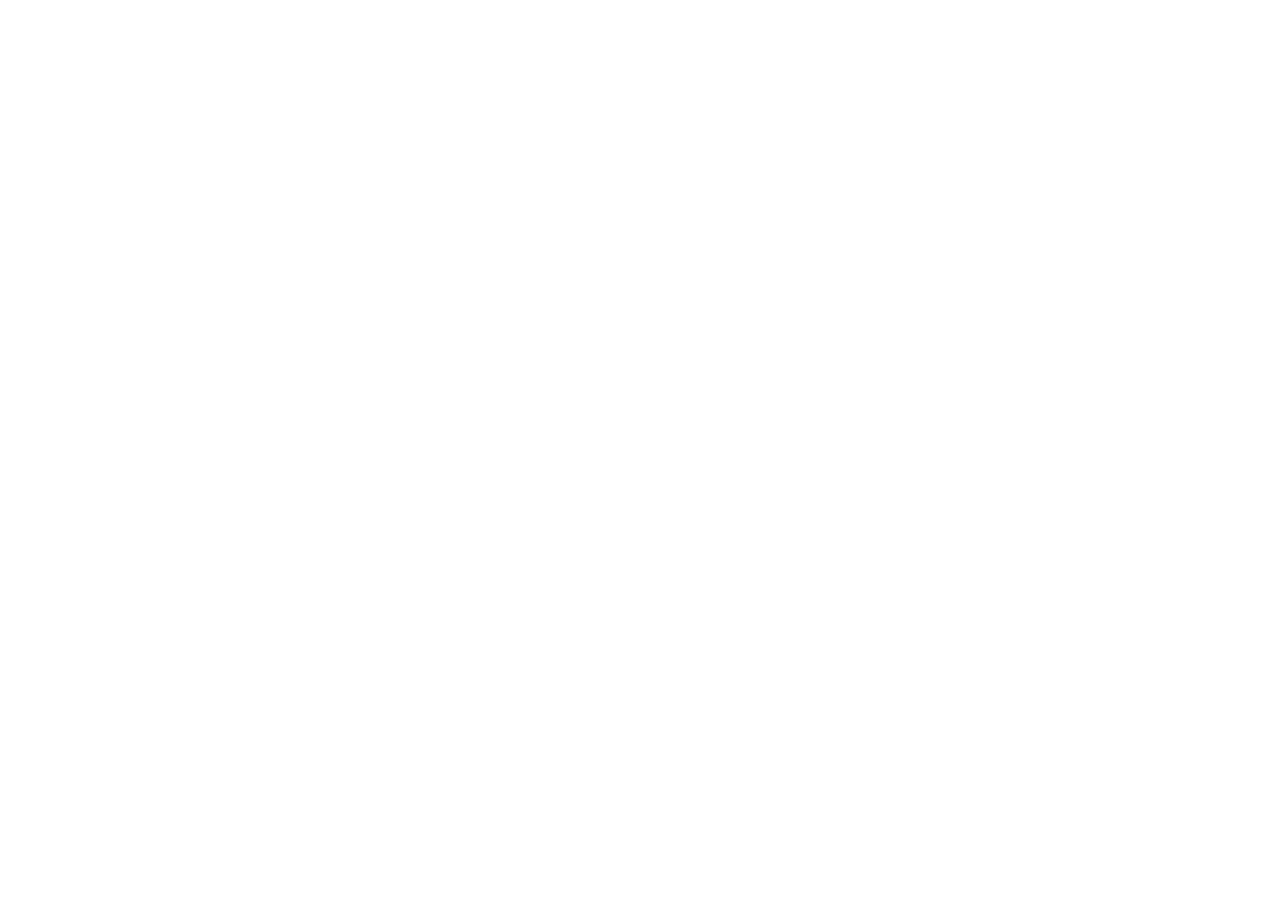
==== index.html @ af16ced4 "first commit" ====
<!DOCTYPE html>
<html lang="en">
  <head>
    <meta charset="UTF-8" />
    <meta http-equiv="X-UA-Compatible" content="IE=edge" />
    <meta name="viewport" content="width=device-width, initial-scale=1.0" />
    <title>Document</title>
  </head>
  <body></body>
</html>
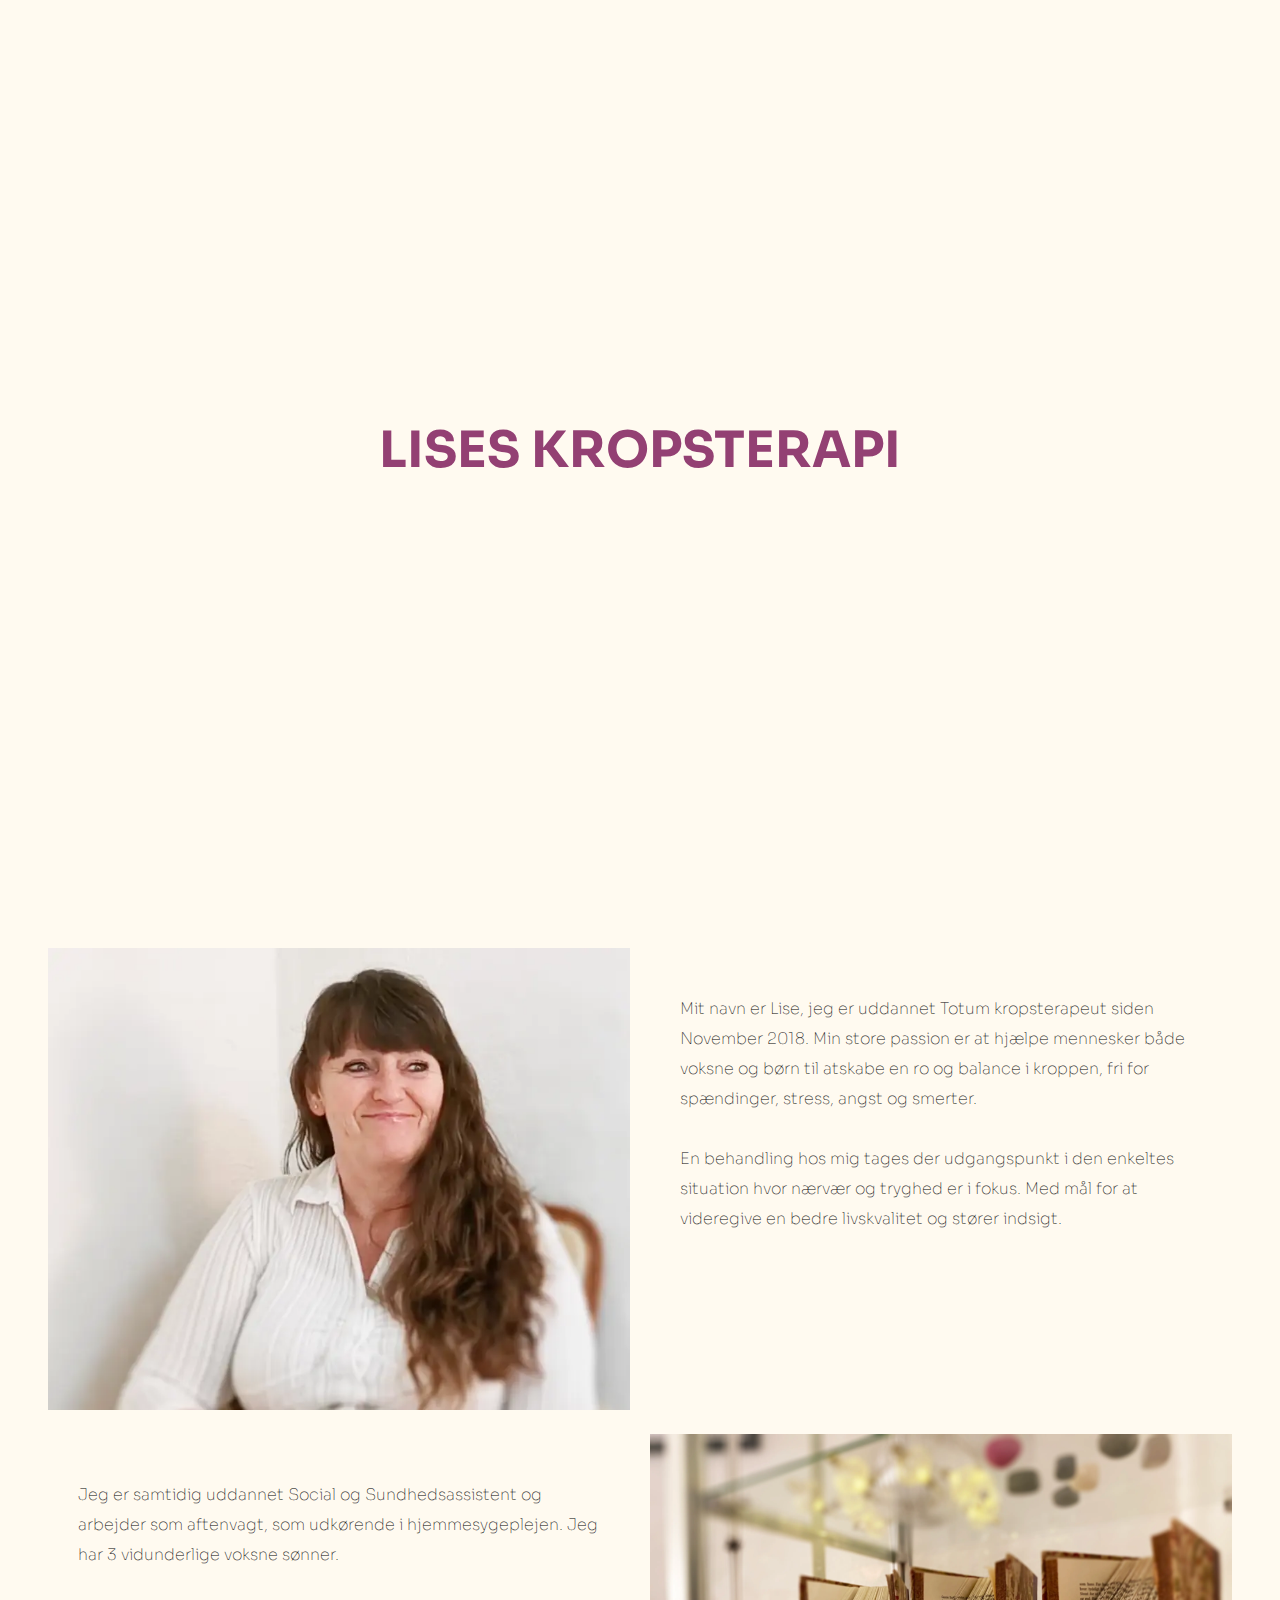
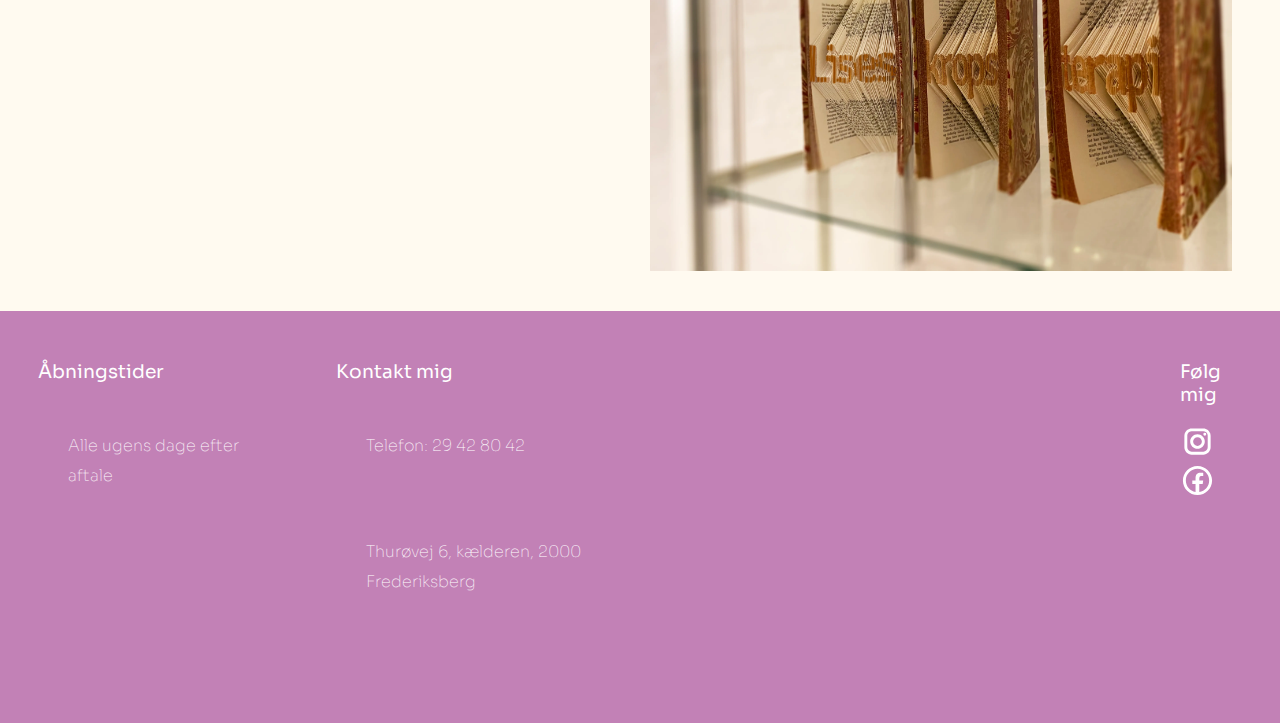
==== commit f6869a95: "hjem opdatering" ====
--- a/index.html
+++ b/index.html
@@ -4,7 +4,78 @@
     <meta charset="UTF-8" />
     <meta http-equiv="X-UA-Compatible" content="IE=edge" />
     <meta name="viewport" content="width=device-width, initial-scale=1.0" />
-    <title>Document</title>
+    <link rel="stylesheet" href="mutual_style.css" />
+    <link rel="stylesheet" href="hjem.css" />
+    <link rel="preconnect" href="https://fonts.googleapis.com" />
+    <link rel="preconnect" href="https://fonts.gstatic.com" crossorigin />
+    <link
+      href="https://fonts.googleapis.com/css2?family=Sora:wght@100&display=swap"
+      rel="stylesheet"
+    />
+    <link rel="icon" type="image/svg+xml" href="favicon.svg" />
+
+    <title>Lises kropsterapi</title>
   </head>
-  <body></body>
+  <body>
+    <section id="hjem1">
+      <div class="container"">
+        
+        <video
+          autoplay loop muted
+          src="https://robinlau.dk/kea/05_indhold/redesign/lises_kropsterapi.mp4?fbclid=IwAR0aZfbBadhEPQiw_zzxA1_qM--IJBAlGTplMwBWHt9l786NtvpTu58Pbus"
+        ></video>
+        <div class="centered">LISES KROPSTERAPI</div>
+      </div>
+    </section>
+
+    <section id="hjem2">
+      <div id="boks2">
+        <div id="billede2">
+          <img src="billeder/lise_portraet.webp" alt="billede af Lise" />
+        </div>
+        <p>
+          Mit navn er Lise, jeg er uddannet Totum kropsterapeut siden November
+          2018. Min store passion er at hjælpe mennesker både voksne og børn til
+          atskabe en ro og balance i kroppen, fri for spændinger, stress, angst
+          og smerter. <br />
+          <br />
+          En behandling hos mig tages der udgangspunkt i den enkeltes situation
+          hvor nærvær og tryghed er i fokus. Med mål for at videregive en bedre
+          livskvalitet og stører indsigt.
+        </p>
+
+        <p>
+          Jeg er samtidig uddannet Social og Sundhedsassistent og arbejder som
+          aftenvagt, som udkørende i hjemmesygeplejen. Jeg har 3 vidunderlige
+          voksne sønner.
+        </p>
+
+        <div class="billede3">
+          <img src="billeder/boeger_redigeret.webp" alt="" />
+        </div>
+      </div>
+    </section>
+
+    <footer>
+      <div id="tid">
+        <h3>Åbningstider</h3>
+        <p>Alle ugens dage efter aftale</p>
+      </div>
+      <div id="kontakt">
+        <h3>Kontakt mig</h3>
+        <p>Telefon: 29 42 80 42</p>
+        <p>Thurøvej 6, kælderen, 2000 Frederiksberg</p>
+      </div>
+      <div id="folg">
+        <h3>Følg mig</h3>
+        <a href="https://www.instagram.com/lises_kropsterapi"
+          ><img src="instagram.svg" alt=""
+        /></a>
+        <a href="https://www.facebook.com/Liseskropsterapi"
+          ><img src="facebook.svg" alt=""
+        /></a>
+      </div>
+    </footer>
+    <script src="burgermenu.js"></script>
+  </body>
 </html>
--- a/mutual_style.css
+++ b/mutual_style.css
@@ -0,0 +1,88 @@
+body {
+  background-color: #fffaf0;
+}
+
+h1 {
+  font-family: "Sora", sans-serif;
+  font-weight: normal;
+  color: #934073;
+}
+
+h2 {
+  font-family: "Sora", sans-serif;
+  font-weight: normal;
+  color: #a33d81;
+}
+
+h3 {
+  font-family: "Sora", sans-serif;
+  font-weight: normal;
+  color: #ac6092;
+}
+
+footer h3 {
+  color: white;
+}
+
+p {
+  font-family: "Sora", sans-serif;
+  font-weight: lighter;
+  line-height: 30px;
+}
+
+li {
+  list-style: none;
+  color: #ac6092;
+  font-family: "Sora", sans-serif;
+  font-weight: normal;
+  margin-top: 20px;
+}
+
+a {
+  color: #ac6092;
+}
+.banner {
+  justify-content: space-between;
+  grid-row: 1;
+  height: 10px;
+}
+
+.banner ul {
+  list-style: none;
+  padding: 0;
+  gap: 20px;
+  display: inline-flexbox;
+  padding-top: 15px;
+}
+.top {
+  display: grid;
+  justify-content: space-between;
+  border: 2px solid #a33d81;
+}
+.top h1 {
+  margin-left: 400px;
+}
+
+@media (min-width: 600px) {
+}
+.toggle-btn {
+  color: #934073;
+  border: none;
+  min-width: 44px;
+  min-height: 44px;
+  font-size: 1.1rem;
+  border-radius: 12px;
+  grid-row: 2;
+  margin-left: -120px;
+  margin-top: 100px;
+}
+nav {
+  display: none;
+}
+
+nav.shown {
+  display: grid;
+  grid-row: 1;
+  grid-column: 1;
+  margin-left: -120px;
+}
--- a/hjem.css
+++ b/hjem.css
@@ -0,0 +1,164 @@
+img {
+  width: 100%;
+}
+
+/* #boks1 {
+  display: grid;
+  grid-template-columns: 1fr 1fr 1fr;
+  gap: 20px;
+  margin: 40px;
+  place-content: center;
+} */
+
+h1 {
+  font-family: "Sora", sans-serif;
+  font-weight: normal;
+  color: plum;
+  text-align: center;
+  margin: 50px;
+}
+
+p {
+  font-family: "Sora", sans-serif;
+  font-weight: lighter;
+  /* margin: 40px; */
+  padding: 30px;
+  line-height: 30px;
+}
+
+/* .mainoverskrift {
+  font-family: "Sora", sans-serif;
+  font-size: 1rem;
+  border-bottom: 2px solid #f2ccc8;
+  margin: 40px;
+  padding: 40px;
+  padding-bottom: 5px;
+} */
+
+/* første sektion */
+#hjem1 {
+  display: grid;
+  width: 100%;
+  height: 100vh;
+  background-size: cover;
+  background-position: 37%;
+}
+
+@media (min-width: 600px) {
+  #boks2 {
+    display: grid;
+    grid-template-columns: 1fr 1fr;
+    gap: 20px;
+    margin: 40px;
+  }
+  /* anden sektion */
+  #hjem2 {
+    display: grid;
+    grid-template-rows: 1fr;
+  }
+
+  #billede2 {
+    grid-row: 1/2;
+    width: 100%;
+
+    /* grid-column: 1/2; */
+  }
+
+  #boks2 {
+    display: grid;
+    grid-template-columns: 1fr 1fr;
+    gap: 20px;
+    margin: 40px;
+  }
+
+  /* footer */
+
+  footer {
+    background-color: #c281b6;
+    color: white;
+    padding-top: 80px;
+    padding-left: 80px;
+    padding-right: 80px;
+    display: flex;
+  }
+  #tid {
+    margin-left: 10px;
+    margin-right: 50px;
+  }
+
+  #kontakt {
+    margin-right: 500px;
+    place-content: left;
+  }
+
+  body {
+    background-color: #fffaf0;
+  }
+
+  /*  .centered {
+    position: absolute;
+    top: 50%;
+    left: 50%;
+    transform: translate(-50%, -50%);
+    font-family: "Sora", sans-serif;
+    font-weight: bold;
+    color: #934073;
+    font-size: 30px;
+  } */
+}
+
+/*footer ikke i media*/
+
+footer {
+  background-color: #c281b6;
+  color: white;
+
+  padding: 30px;
+  margin-left: -10px;
+  margin-right: -10px;
+  margin-bottom: -10px;
+}
+
+#tid {
+  margin-bottom: 50px;
+}
+
+#kontakt {
+  margin-bottom: 50px;
+}
+
+footer img {
+  width: 35px;
+}
+
+.billede3 {
+  display: grid;
+  grid-template-columns: 1fr;
+  grid-column: 2/2;
+}
+
+/* p .tekst2 {
+  display: grid;
+  grid-template-columns: 1fr;
+  grid-column: 1/1;
+}
+ */
+
+video {
+  display: grid;
+  width: 100%;
+  height: 100%;
+  aspect-ratio: 16/9;
+  margin: 0;
+}
+
+.centered {
+  position: absolute;
+  top: 50%;
+  left: 50%;
+  transform: translate(-50%, -50%);
+  font-family: "Sora", sans-serif;
+  font-weight: bold;
+  color: #934073;
+  font-size: 50px;
+}
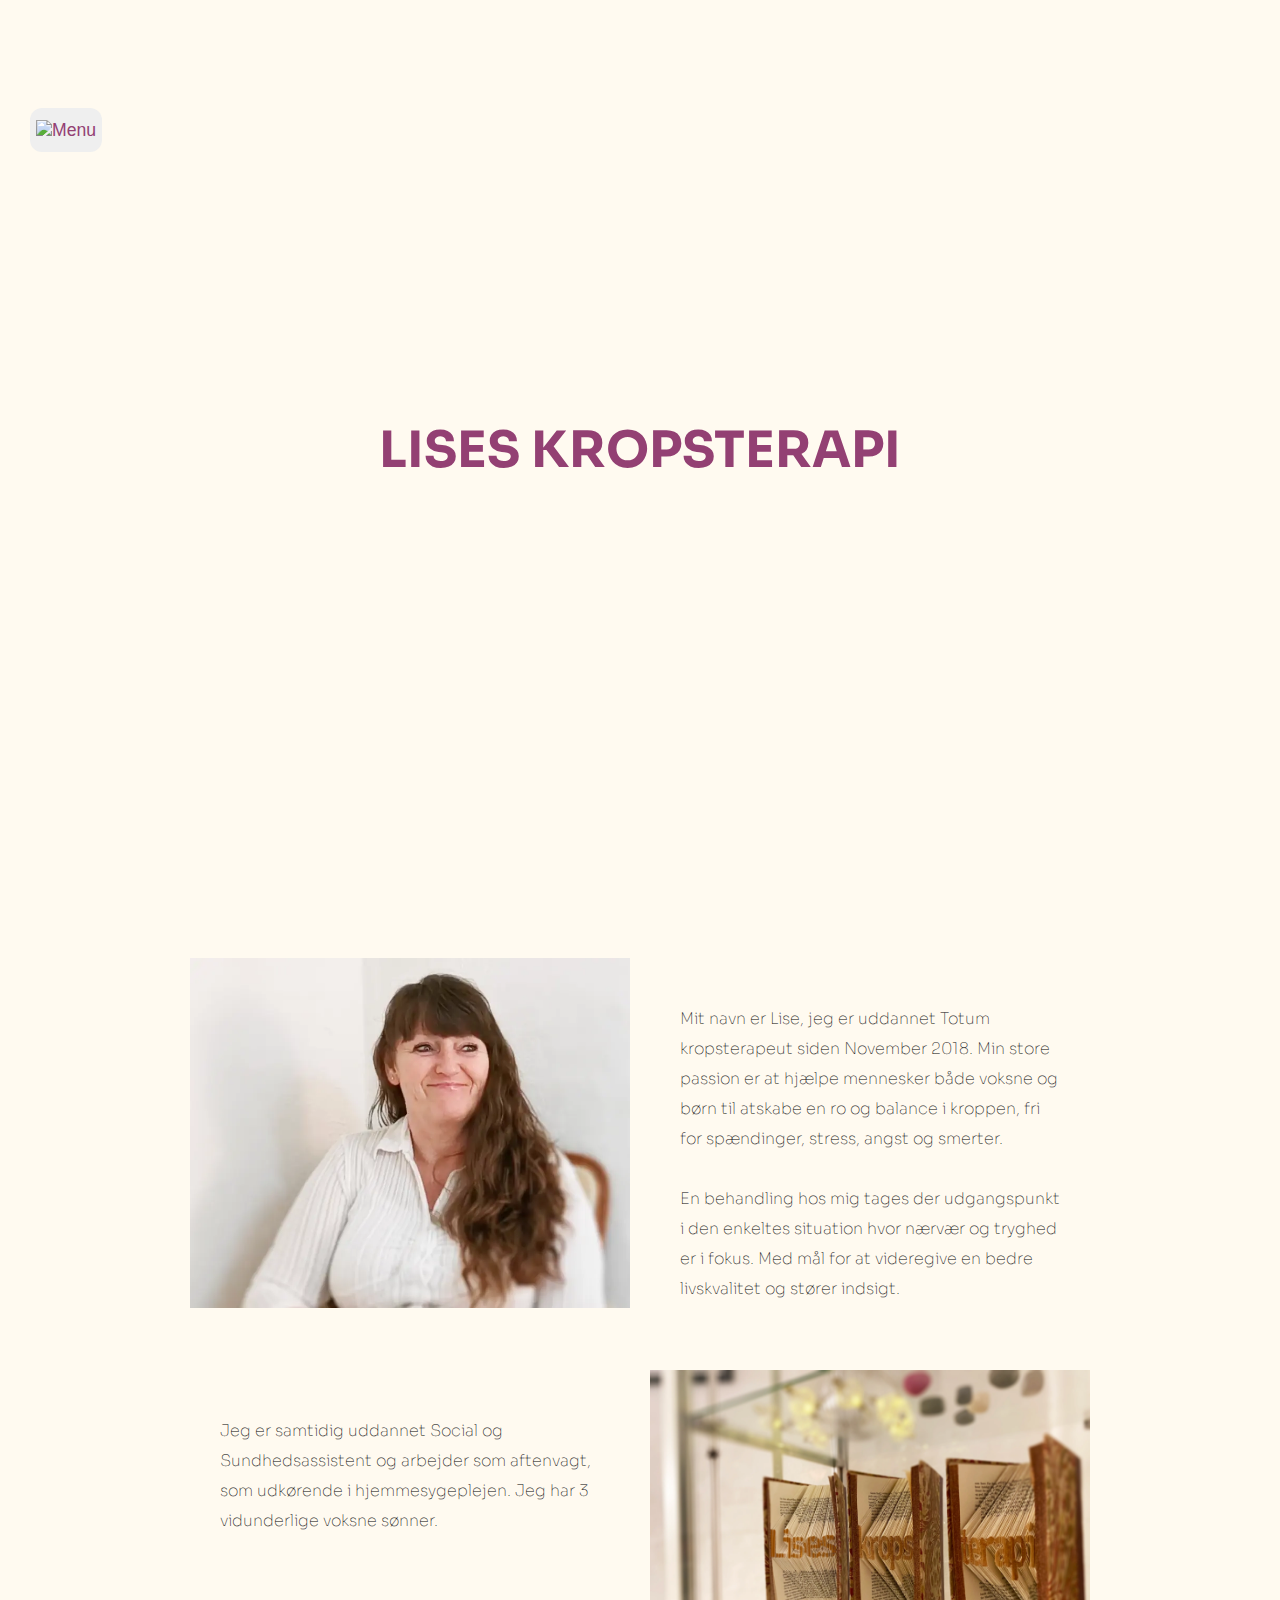
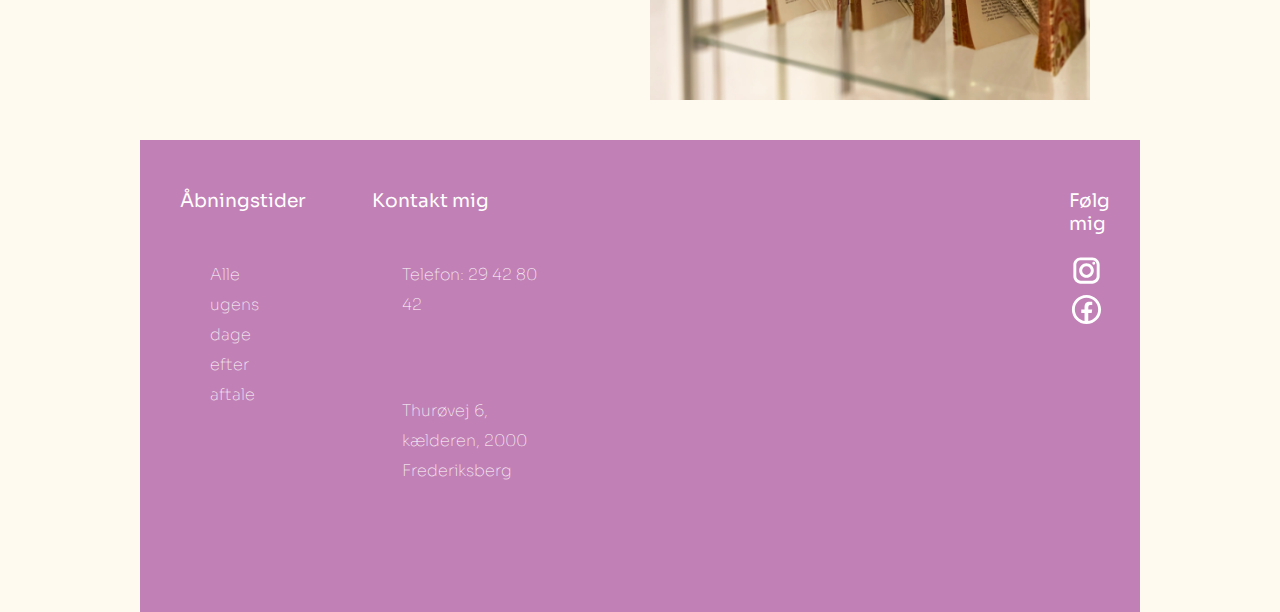
==== commit b287e3c0: "v.7" ====
--- a/index.html
+++ b/index.html
@@ -15,6 +15,21 @@
     <link rel="icon" type="image/svg+xml" href="favicon.svg" />
 
     <title>Lises kropsterapi</title>
+    <header class="banner">
+      <button class="toggle-btn">
+        <img src="/billeder/toggle.png" style="" alt="Menu " />
+      </button>
+  
+      <nav>
+        <ul>
+          <li><a href="index.html">Hjem</a></li>
+          <li><a href="behandling.html">Behandling</a></li>
+          <li><a href="kropsterapi.html">Kropsterapi</a></li>
+          <li><a href="kontakt.html">Kontakt</a></li>
+        </ul>
+      </nav>
+      
+    </header>
   </head>
   <body>
     <section id="hjem1">
--- a/hjem.css
+++ b/hjem.css
@@ -1,3 +1,9 @@
+body {
+  background-color: #fffaf0;
+  margin-left: 150px;
+  margin-right: 150px;
+}
+
 img {
   width: 100%;
 }
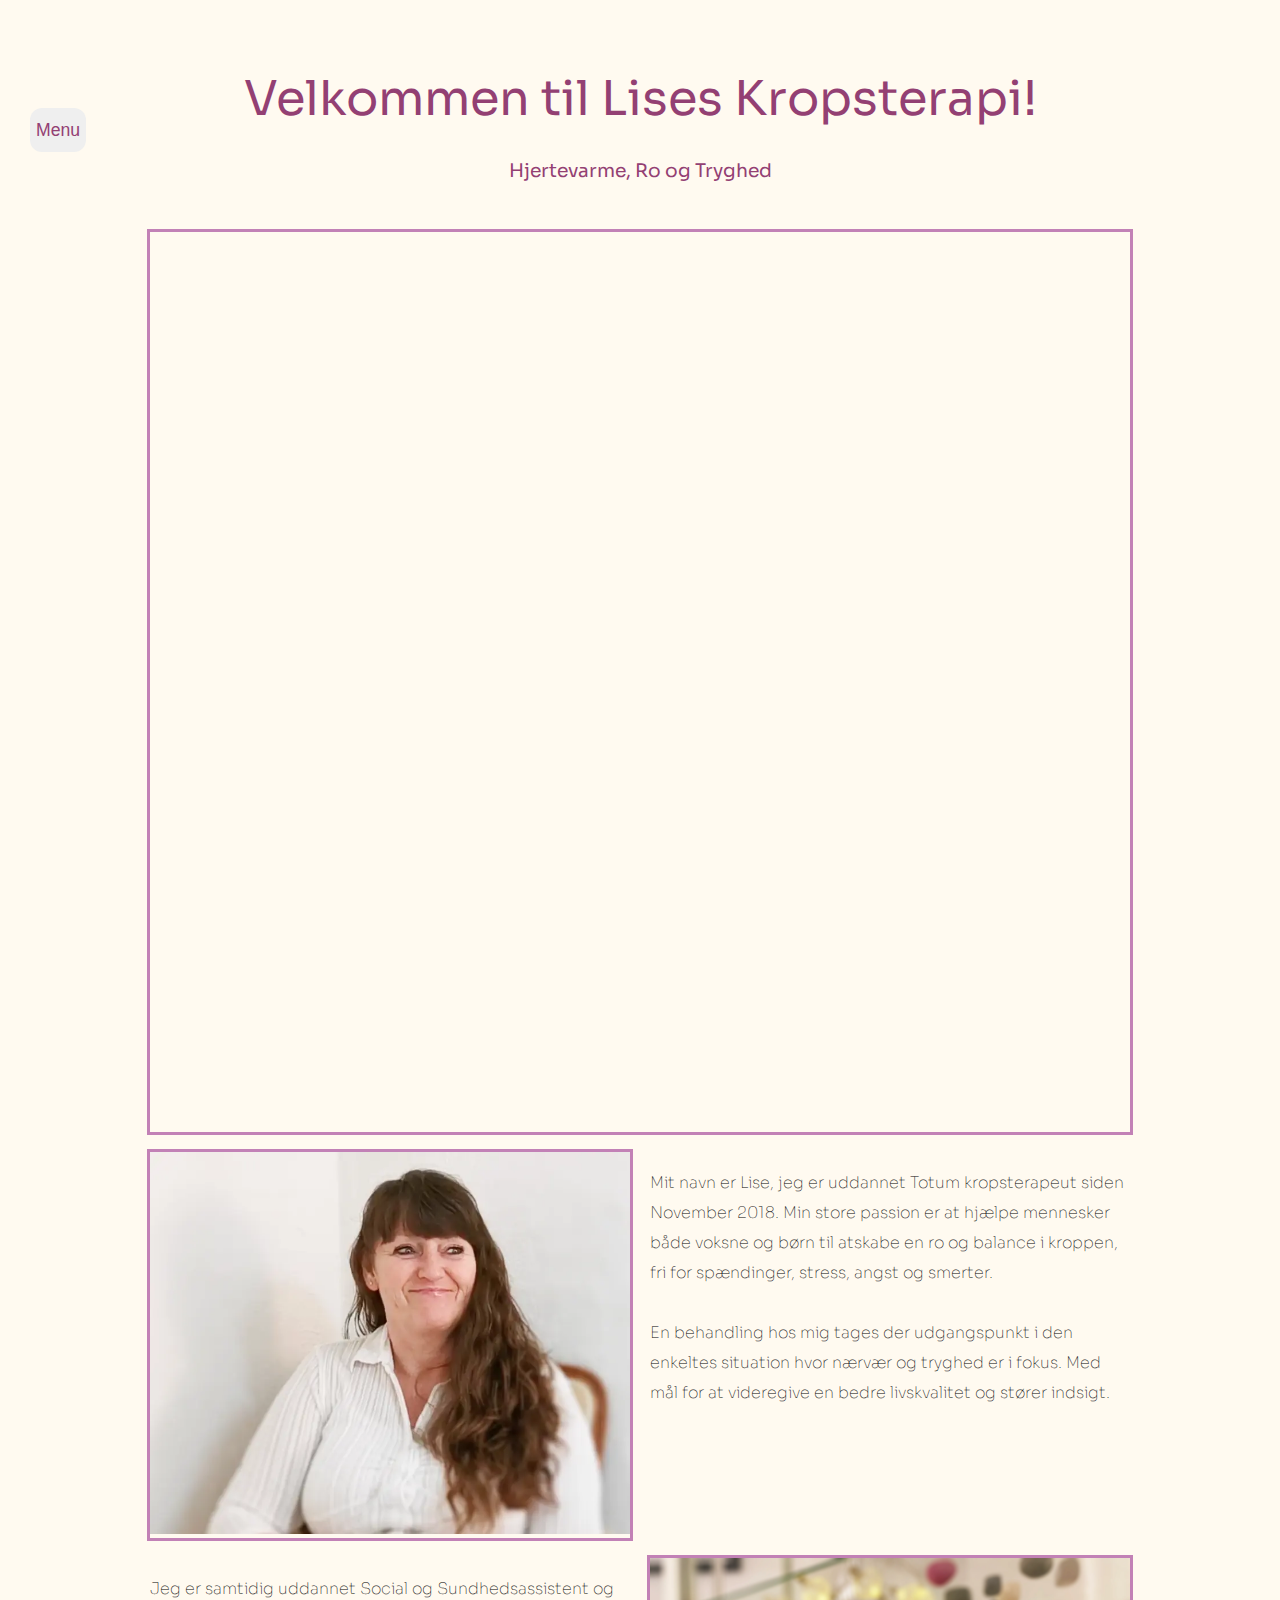
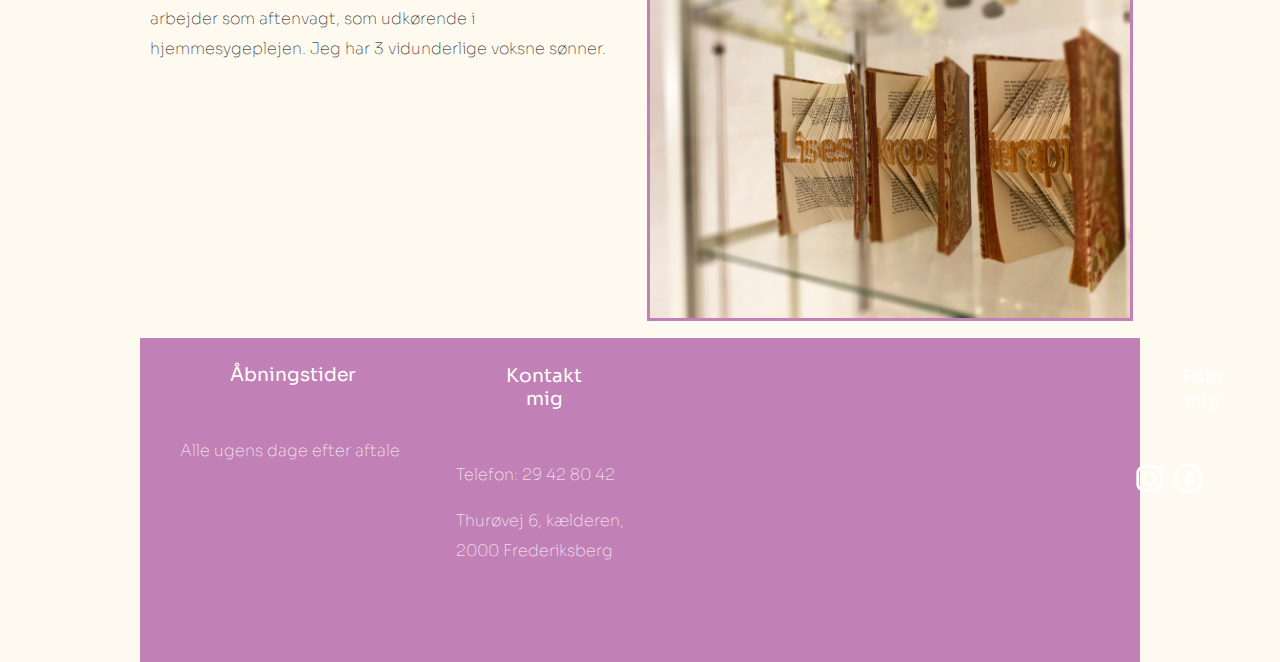
==== commit ea91277d: "v.8" ====
--- a/index.html
+++ b/index.html
@@ -13,34 +13,32 @@
       rel="stylesheet"
     />
     <link rel="icon" type="image/svg+xml" href="favicon.svg" />
+    <div class="overskrift">
+      <header class="banner">
+        <button class="toggle-btn">Menu</button>
+        <nav>
+          <ul>
+            <li><a href="index.html">Hjem</a></li>
+            <li><a href="behandling.html">Behandling</a></li>
+            <li><a href="kropsterapi.html">Kropsterapi</a></li>
+            <li><a href="kontakt.html">Kontakt</a></li>
+          </ul>
+        </nav>
+      </header>
+      <h1>Velkommen til Lises Kropsterapi!</h1>
+    </div>
 
-    <title>Lises kropsterapi</title>
-    <header class="banner">
-      <button class="toggle-btn">
-        <img src="/billeder/toggle.png" style="" alt="Menu " />
-      </button>
-  
-      <nav>
-        <ul>
-          <li><a href="index.html">Hjem</a></li>
-          <li><a href="behandling.html">Behandling</a></li>
-          <li><a href="kropsterapi.html">Kropsterapi</a></li>
-          <li><a href="kontakt.html">Kontakt</a></li>
-        </ul>
-      </nav>
-      
-    </header>
+    <title>Hjem</title>
+    <h3>Hjertevarme, Ro og Tryghed</h3>
   </head>
   <body>
     <section id="hjem1">
-      <div class="container"">
-        
-        <video
-          autoplay loop muted
-          src="https://robinlau.dk/kea/05_indhold/redesign/lises_kropsterapi.mp4?fbclid=IwAR0aZfbBadhEPQiw_zzxA1_qM--IJBAlGTplMwBWHt9l786NtvpTu58Pbus"
-        ></video>
-        <div class="centered">LISES KROPSTERAPI</div>
-      </div>
+      <video
+        autoplay
+        loop
+        muted
+        src="https://robinlau.dk/kea/05_indhold/redesign/lises_kropsterapi.mp4?fbclid=IwAR0aZfbBadhEPQiw_zzxA1_qM--IJBAlGTplMwBWHt9l786NtvpTu58Pbus"
+      ></video>
     </section>
 
     <section id="hjem2">
--- a/hjem.css
+++ b/hjem.css
@@ -19,16 +19,27 @@
 h1 {
   font-family: "Sora", sans-serif;
   font-weight: normal;
-  color: plum;
+  color: #934073;
   text-align: center;
   margin: 50px;
+  position: center;
+  font-size: 3rem;
+}
+
+h3 {
+  font-family: "Sora", sans-serif;
+  font-weight: normal;
+  color: #934073;
+  text-align: center;
+  margin: 50px;
+  position: center;
+  margin-top: -2%;
 }
 
 p {
   font-family: "Sora", sans-serif;
   font-weight: lighter;
   /* margin: 40px; */
-  padding: 30px;
   line-height: 30px;
 }
 
@@ -50,22 +61,22 @@
   background-position: 37%;
 }
 
+video {
+  object-fit: cover;
+  aspect-ratio: 16/9;
+}
+
 @media (min-width: 600px) {
   #boks2 {
     display: grid;
     grid-template-columns: 1fr 1fr;
-    gap: 20px;
-    margin: 40px;
   }
   /* anden sektion */
-  #hjem2 {
-    display: grid;
-    grid-template-rows: 1fr;
-  }
 
   #billede2 {
-    grid-row: 1/2;
-    width: 100%;
+    object-fit: cover;
+    grid-row: 1;
+    outline: 3px solid #c281b6;
 
     /* grid-column: 1/2; */
   }
@@ -74,7 +85,8 @@
     display: grid;
     grid-template-columns: 1fr 1fr;
     gap: 20px;
-    margin: 40px;
+    object-fit: cover;
+    margin-top: 20px;
   }
 
   /* footer */
@@ -141,6 +153,9 @@
   display: grid;
   grid-template-columns: 1fr;
   grid-column: 2/2;
+  outline: 3px solid #c281b6;
+  object-fit: cover;
+  margin-bottom: 20px;
 }
 
 /* p .tekst2 {
@@ -154,8 +169,10 @@
   display: grid;
   width: 100%;
   height: 100%;
+  margin: 0;
+  object-fit: cover;
+  outline: 3px solid #c281b6;
   aspect-ratio: 16/9;
-  margin: 0;
 }
 
 .centered {
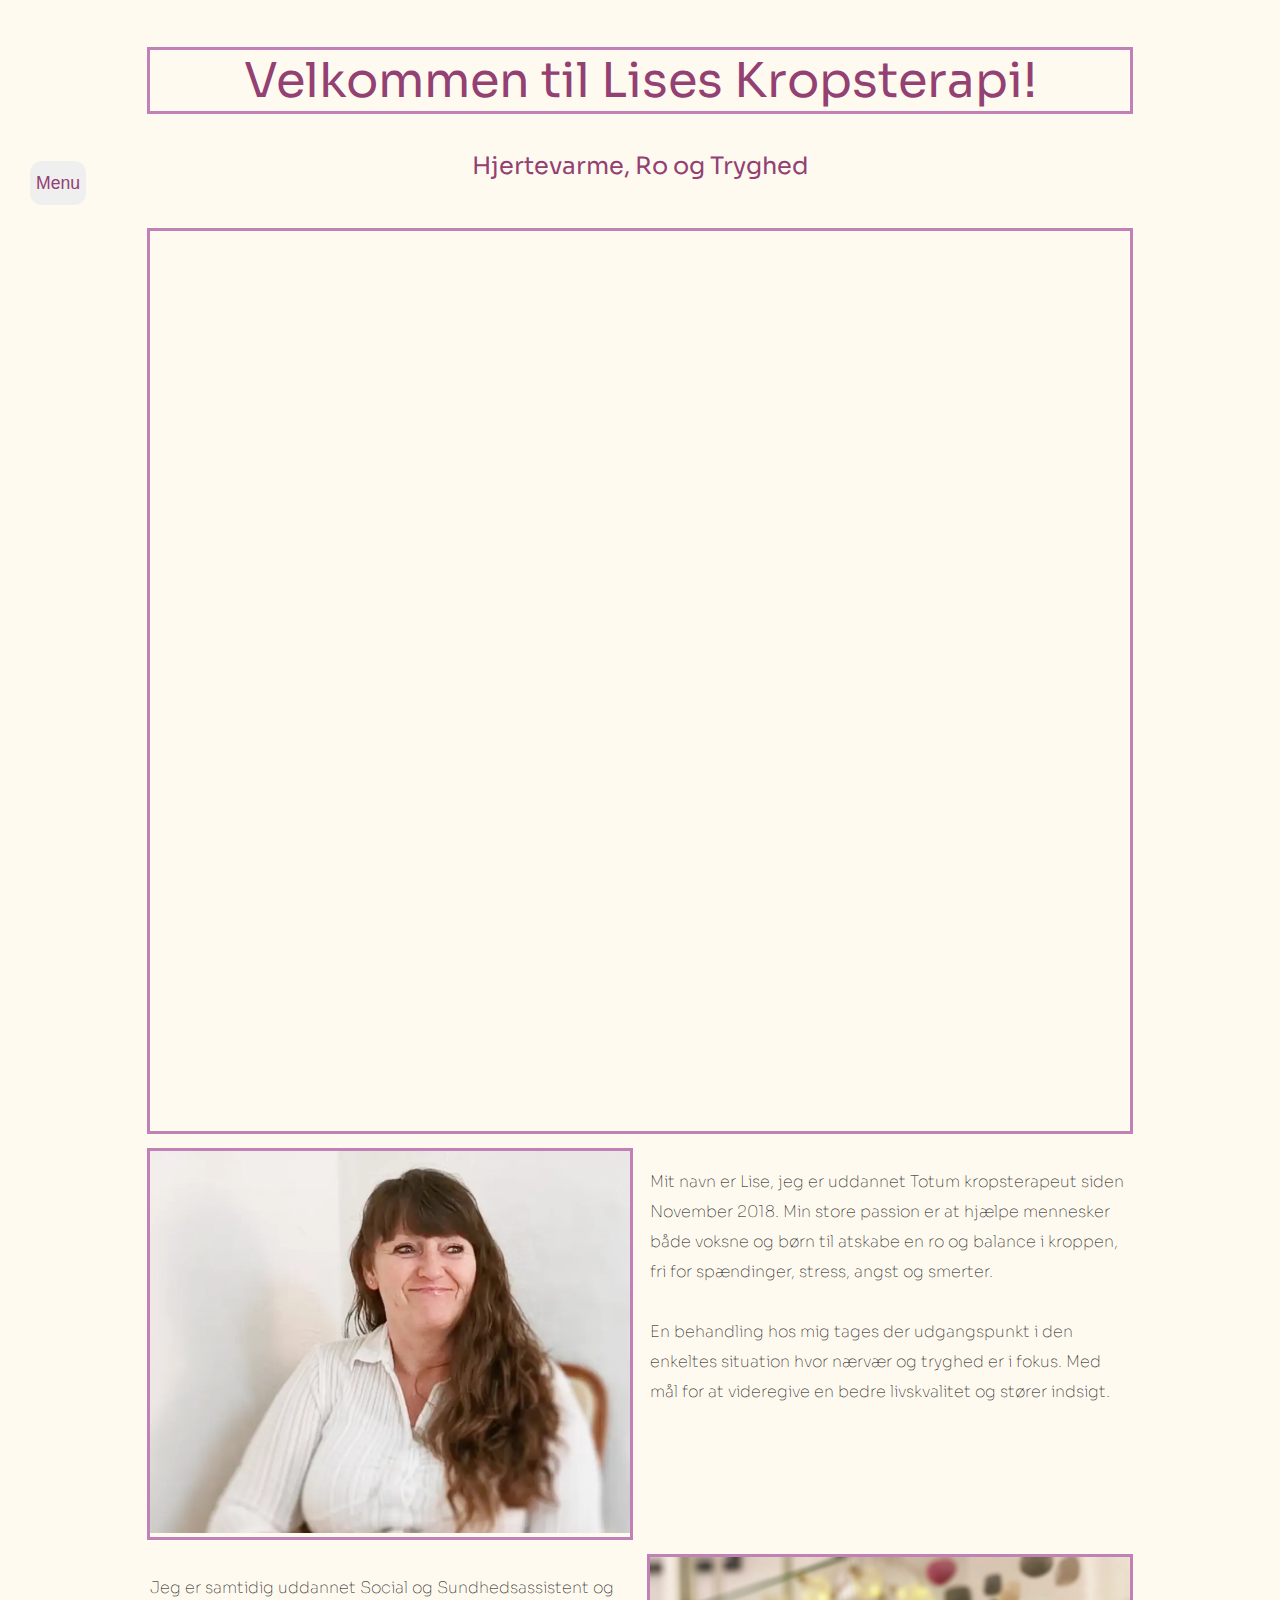
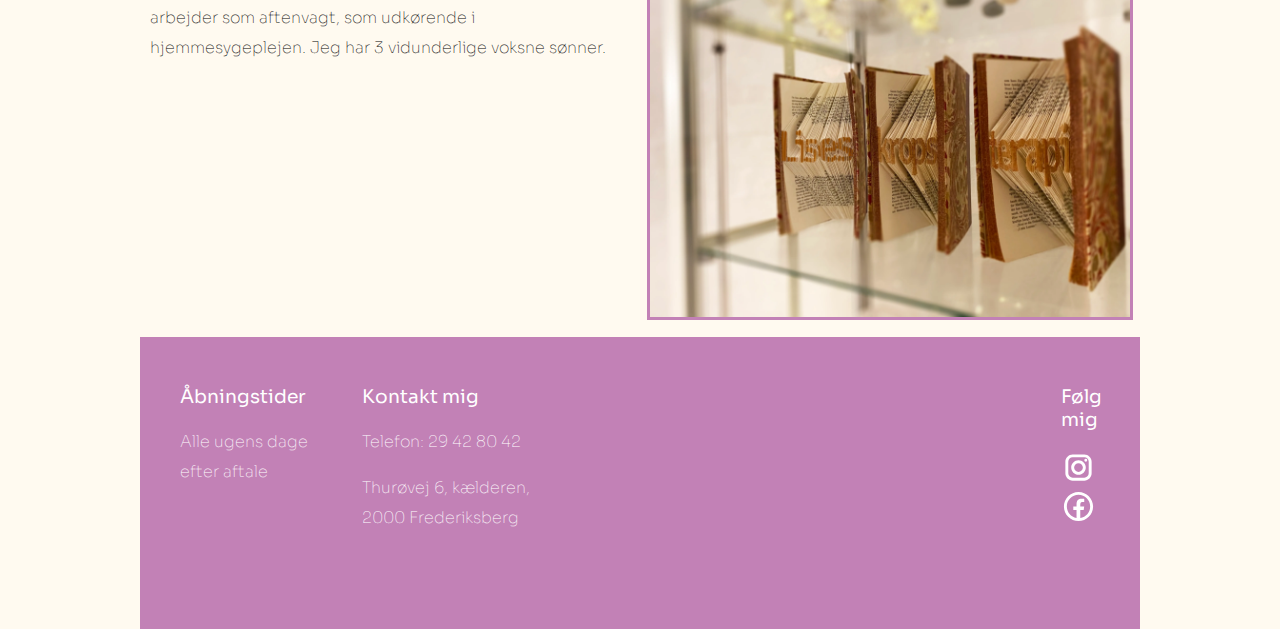
==== commit f7d88673: "v.9" ====
--- a/index.html
+++ b/index.html
@@ -14,22 +14,22 @@
     />
     <link rel="icon" type="image/svg+xml" href="favicon.svg" />
     <div class="overskrift">
-      <header class="banner">
-        <button class="toggle-btn">Menu</button>
-        <nav>
-          <ul>
-            <li><a href="index.html">Hjem</a></li>
-            <li><a href="behandling.html">Behandling</a></li>
-            <li><a href="kropsterapi.html">Kropsterapi</a></li>
-            <li><a href="kontakt.html">Kontakt</a></li>
-          </ul>
-        </nav>
-      </header>
       <h1>Velkommen til Lises Kropsterapi!</h1>
     </div>
+    <header class="banner">
+      <button class="toggle-btn">Menu</button>
+      <nav>
+        <ul>
+          <li><a href="index.html">Hjem</a></li>
+          <li><a href="behandling.html">Behandling</a></li>
+          <li><a href="kropsterapi.html">Kropsterapi</a></li>
+          <li><a href="kontakt.html">Kontakt</a></li>
+        </ul>
+      </nav>
+    </header>
 
     <title>Hjem</title>
-    <h3>Hjertevarme, Ro og Tryghed</h3>
+    <h2>Hjertevarme, Ro og Tryghed</h2>
   </head>
   <body>
     <section id="hjem1">
--- a/hjem.css
+++ b/hjem.css
@@ -26,7 +26,7 @@
   font-size: 3rem;
 }
 
-h3 {
+h2 {
   font-family: "Sora", sans-serif;
   font-weight: normal;
   color: #934073;
@@ -66,6 +66,10 @@
   aspect-ratio: 16/9;
 }
 
+.toggle-btn {
+  margin-top: 0%;
+}
+
 @media (min-width: 600px) {
   #boks2 {
     display: grid;
@@ -90,6 +94,9 @@
   }
 
   /* footer */
+  .overskrift {
+    outline: 3px solid #c281b6;
+  }
 
   footer {
     background-color: #c281b6;
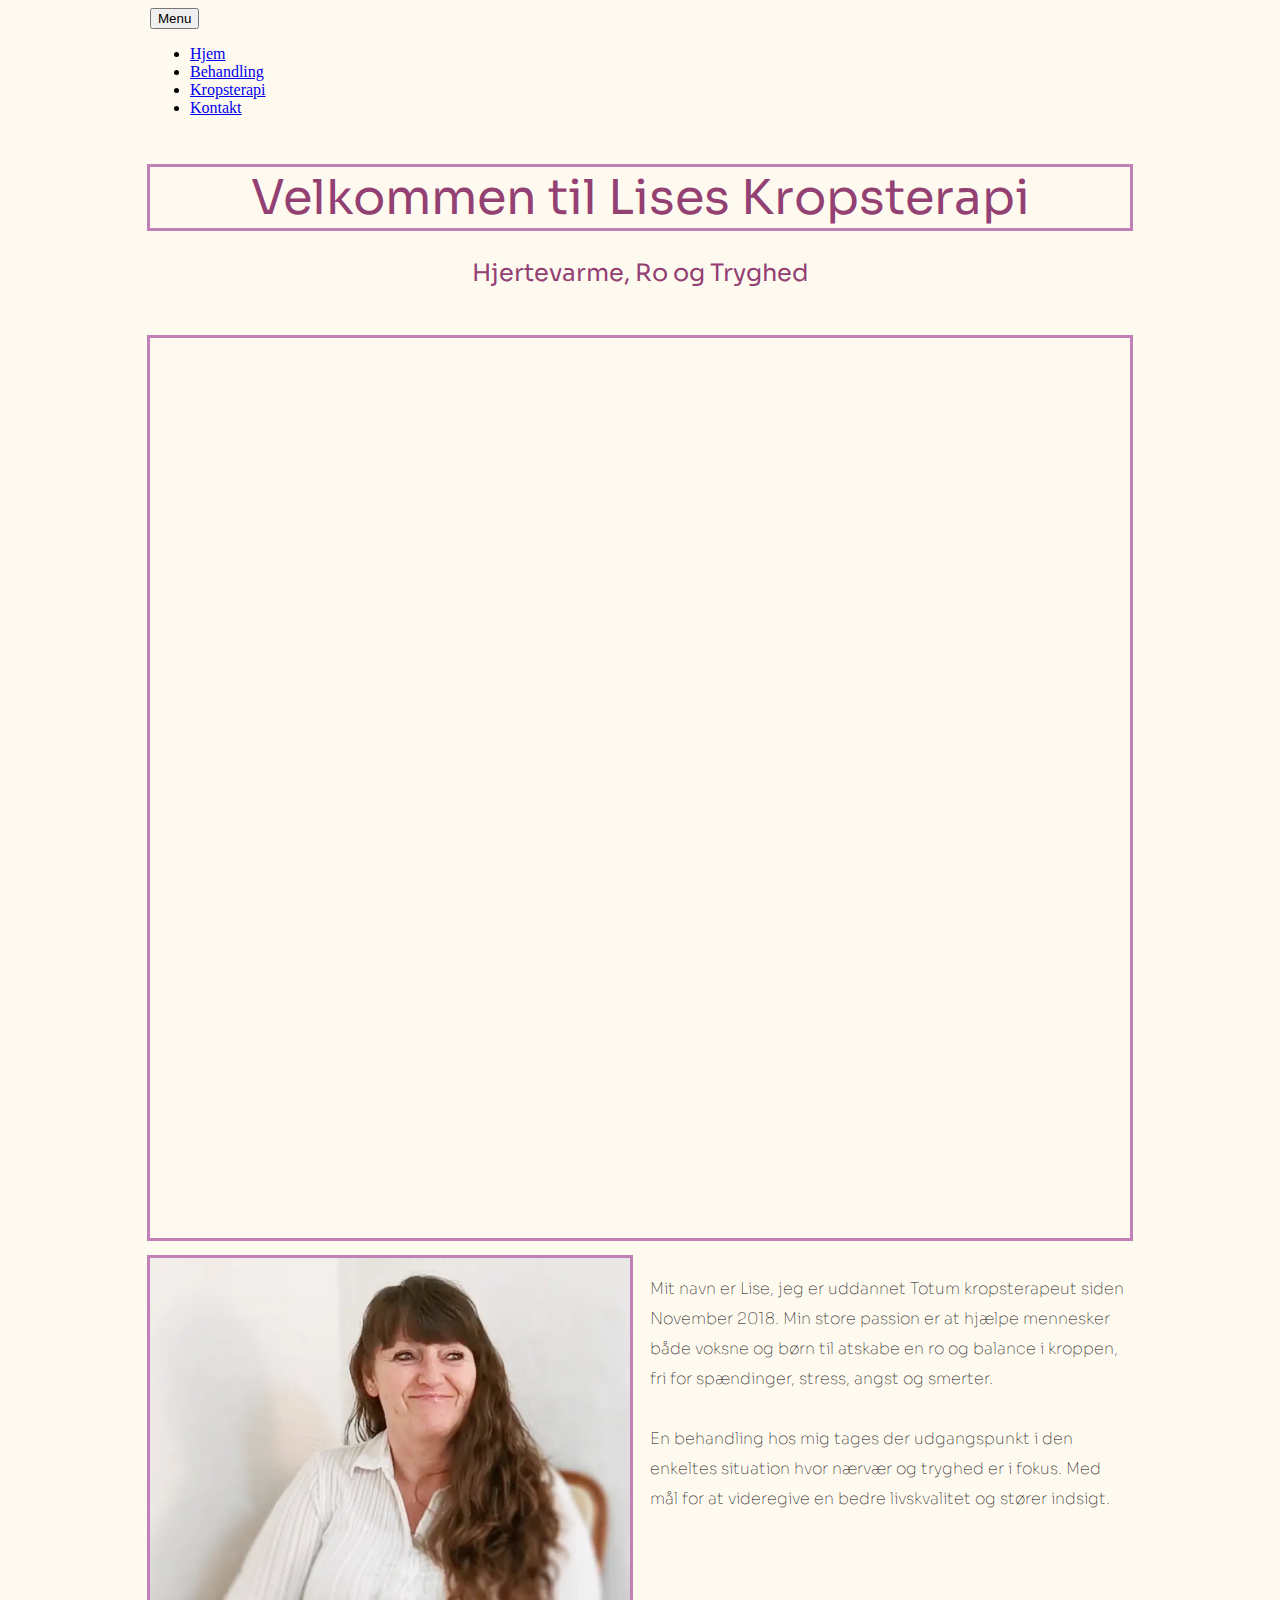
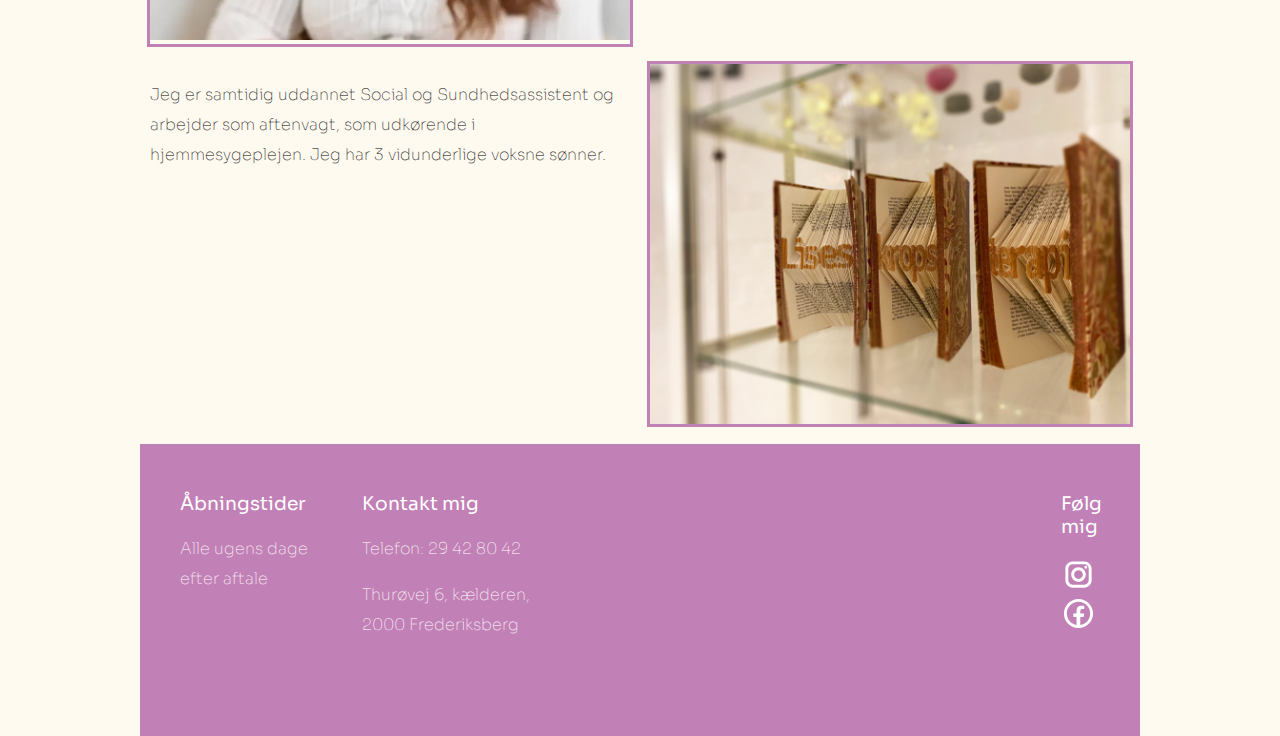
==== commit 3c91df2d: "sidste version" ====
--- a/index.html
+++ b/index.html
@@ -13,9 +13,11 @@
       rel="stylesheet"
     />
     <link rel="icon" type="image/svg+xml" href="favicon.svg" />
-    <div class="overskrift">
-      <h1>Velkommen til Lises Kropsterapi!</h1>
-    </div>
+
+    <title>Hjem</title>
+  </head>
+
+  <body>
     <header class="banner">
       <button class="toggle-btn">Menu</button>
       <nav>
@@ -27,11 +29,10 @@
         </ul>
       </nav>
     </header>
-
-    <title>Hjem</title>
+    <div class="overskrift">
+      <h1>Velkommen til Lises Kropsterapi</h1>
+    </div>
     <h2>Hjertevarme, Ro og Tryghed</h2>
-  </head>
-  <body>
     <section id="hjem1">
       <video
         autoplay
@@ -46,7 +47,7 @@
         <div id="billede2">
           <img src="billeder/lise_portraet.webp" alt="billede af Lise" />
         </div>
-        <p>
+        <p class="tekst">
           Mit navn er Lise, jeg er uddannet Totum kropsterapeut siden November
           2018. Min store passion er at hjælpe mennesker både voksne og børn til
           atskabe en ro og balance i kroppen, fri for spændinger, stress, angst
@@ -57,7 +58,7 @@
           livskvalitet og stører indsigt.
         </p>
 
-        <p>
+        <p class="tekst">
           Jeg er samtidig uddannet Social og Sundhedsassistent og arbejder som
           aftenvagt, som udkørende i hjemmesygeplejen. Jeg har 3 vidunderlige
           voksne sønner.
--- a/mutual_style.css
+++ b/mutual_style.css
@@ -29,60 +29,3 @@
   font-weight: lighter;
   line-height: 30px;
 }
-
-li {
-  list-style: none;
-  color: #ac6092;
-  font-family: "Sora", sans-serif;
-  font-weight: normal;
-  margin-top: 20px;
-}
-
-a {
-  color: #ac6092;
-}
-.banner {
-  justify-content: space-between;
-  grid-row: 1;
-  height: 10px;
-}
-
-.banner ul {
-  list-style: none;
-  padding: 0;
-  gap: 20px;
-  display: inline-flexbox;
-  padding-top: 15px;
-}
-.top {
-  display: grid;
-  justify-content: space-between;
-  border: 2px solid #a33d81;
-}
-.top h1 {
-  margin-left: 400px;
-}
-
-@media (min-width: 600px) {
-}
-.toggle-btn {
-  color: #934073;
-  border: none;
-  min-width: 44px;
-  min-height: 44px;
-  font-size: 1.1rem;
-  border-radius: 12px;
-  grid-row: 2;
-  margin-left: -120px;
-  margin-top: 100px;
-}
-nav {
-  display: none;
-}
-
-nav.shown {
-  display: grid;
-  grid-row: 1;
-  grid-column: 1;
-  margin-left: -120px;
-}
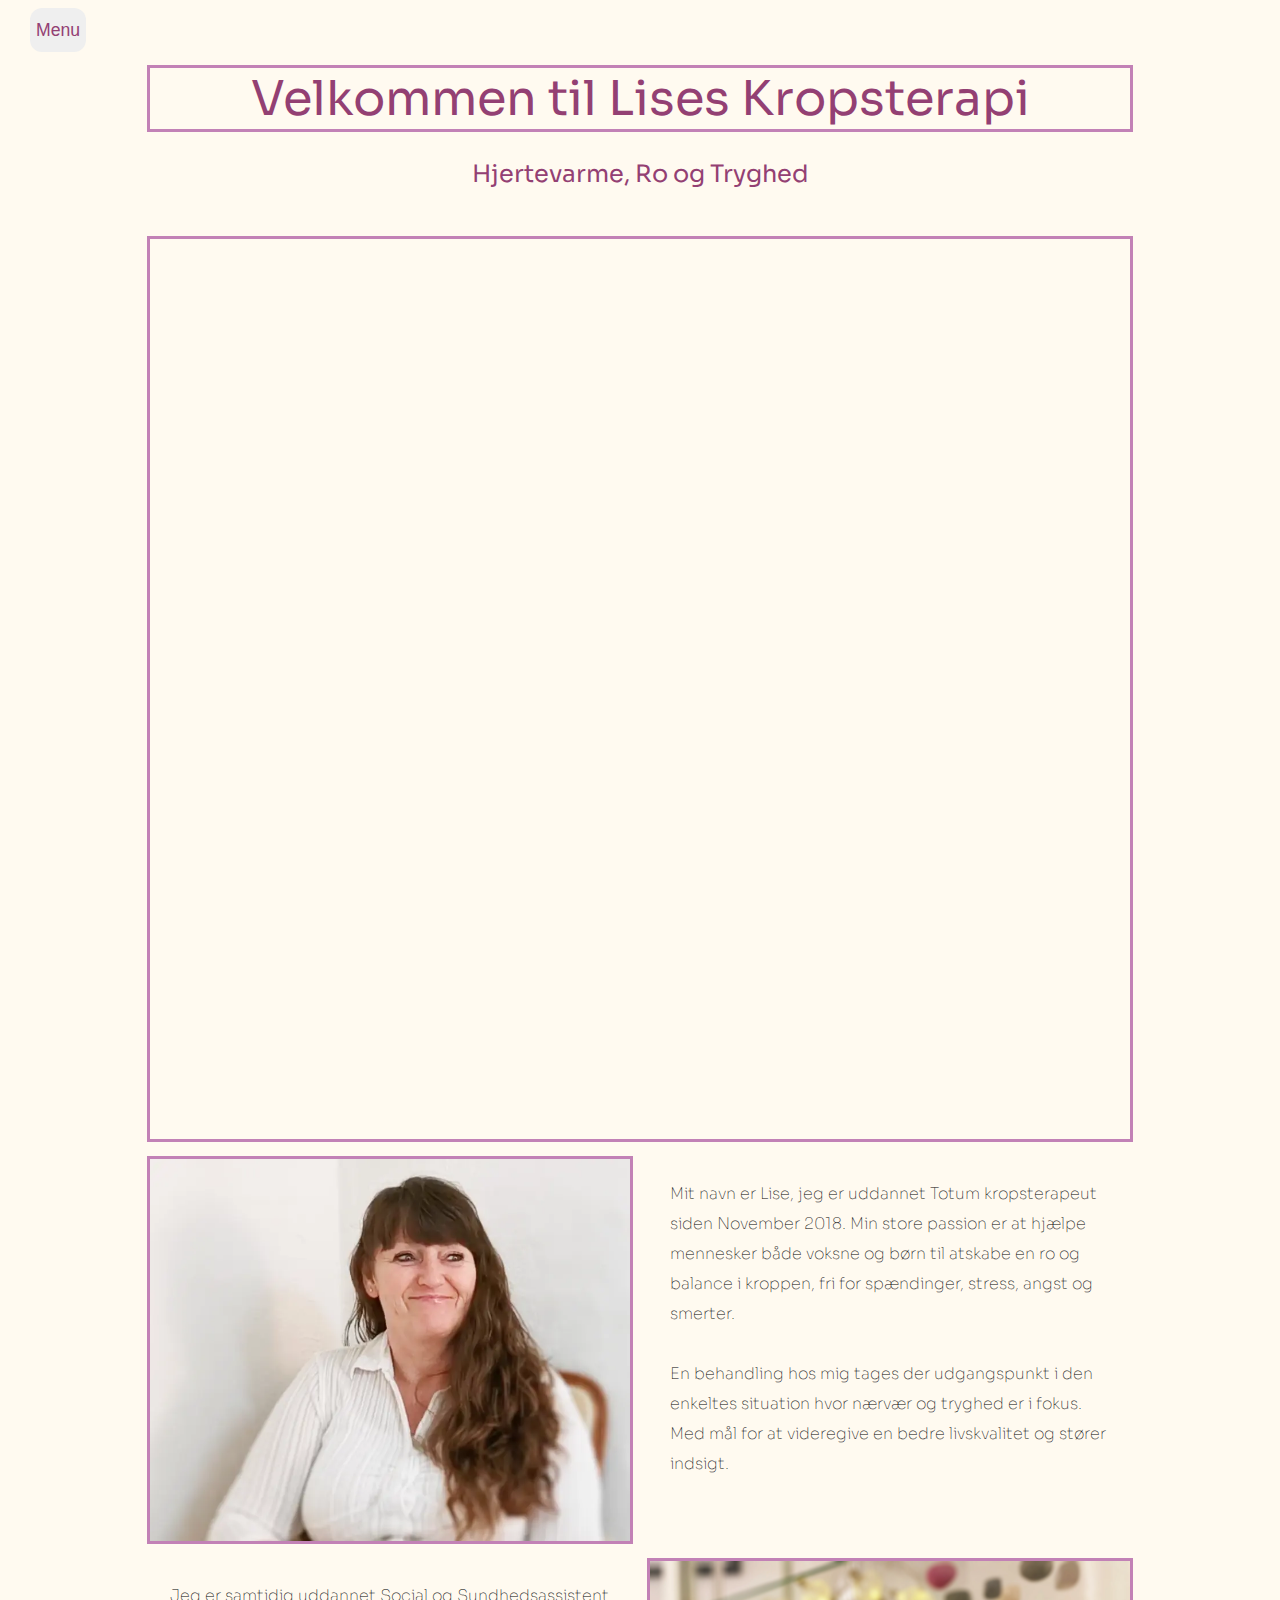
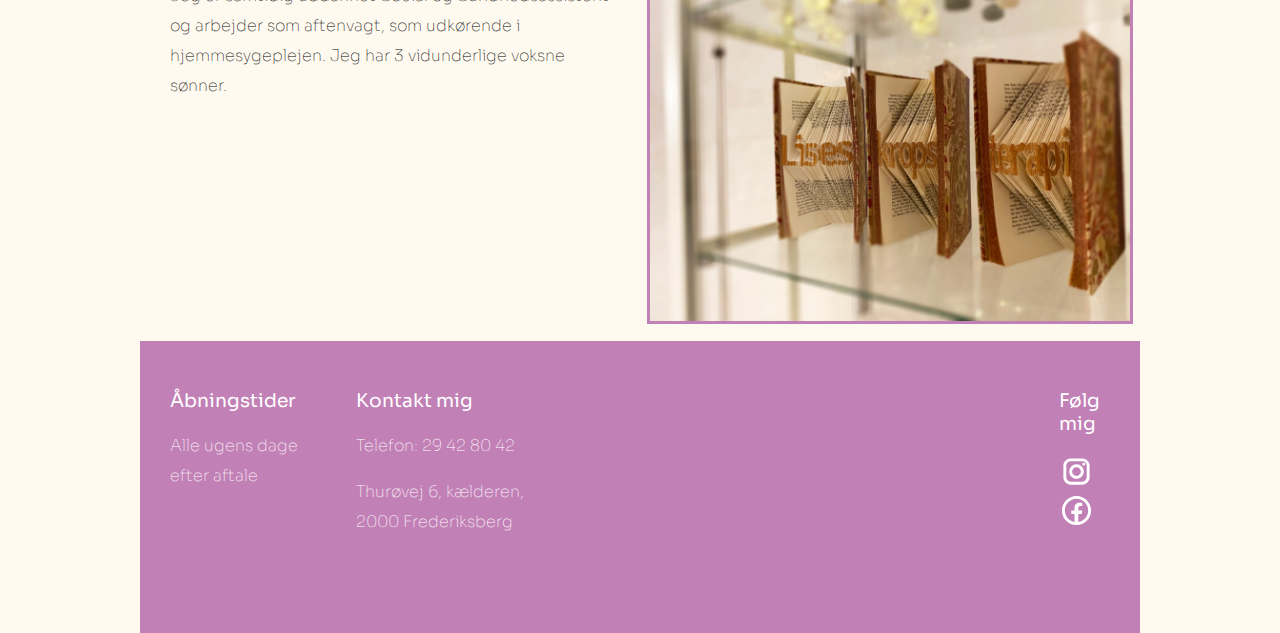
==== commit b2146129: "v.færdig" ====
--- a/index.html
+++ b/index.html
@@ -47,6 +47,7 @@
         <div id="billede2">
           <img src="billeder/lise_portraet.webp" alt="billede af Lise" />
         </div>
+
         <p class="tekst">
           Mit navn er Lise, jeg er uddannet Totum kropsterapeut siden November
           2018. Min store passion er at hjælpe mennesker både voksne og børn til
--- a/hjem.css
+++ b/hjem.css
@@ -1,20 +1,13 @@
 body {
   background-color: #fffaf0;
-  margin-left: 150px;
-  margin-right: 150px;
 }
 
 img {
   width: 100%;
-}
-
-/* #boks1 {
-  display: grid;
-  grid-template-columns: 1fr 1fr 1fr;
-  gap: 20px;
-  margin: 40px;
-  place-content: center;
-} */
+  outline: 3px solid #c281b6;
+}
+
+/************************ Skrift-indstillinger ***************/
 
 h1 {
   font-family: "Sora", sans-serif;
@@ -41,17 +34,11 @@
   font-weight: lighter;
   /* margin: 40px; */
   line-height: 30px;
-}
-
-/* .mainoverskrift {
-  font-family: "Sora", sans-serif;
-  font-size: 1rem;
-  border-bottom: 2px solid #f2ccc8;
-  margin: 40px;
-  padding: 40px;
-  padding-bottom: 5px;
-} */
-
+  /* margin: 10px;
+  padding: 10px; */
+}
+
+/***************************** layout udenfor Q ***********/
 /* første sektion */
 #hjem1 {
   display: grid;
@@ -64,13 +51,29 @@
 video {
   object-fit: cover;
   aspect-ratio: 16/9;
-}
-
-.toggle-btn {
-  margin-top: 0%;
-}
-
-@media (min-width: 600px) {
+  outline: 3px solid #c281b6;
+}
+
+/******* body responsiv indstilling ift. nav ******/
+@media (min-width: 1000px) {
+  body {
+    margin-left: 150px;
+    margin-right: 150px;
+  }
+}
+
+/**** IMG indstillinger ****/
+#billede2 {
+  margin: 10px;
+  padding: 10px;
+}
+
+.billede3 {
+  margin: 10px;
+  padding: 10px;
+}
+
+@media (min-width: 1000px) {
   #boks2 {
     display: grid;
     grid-template-columns: 1fr 1fr;
@@ -78,11 +81,11 @@
   /* anden sektion */
 
   #billede2 {
+    display: grid;
     object-fit: cover;
     grid-row: 1;
-    outline: 3px solid #c281b6;
-
-    /* grid-column: 1/2; */
+    margin: 0;
+    padding: 0;
   }
 
   #boks2 {
@@ -107,7 +110,6 @@
     display: flex;
   }
   #tid {
-    margin-left: 10px;
     margin-right: 50px;
   }
 
@@ -116,20 +118,15 @@
     place-content: left;
   }
 
-  body {
-    background-color: #fffaf0;
-  }
-
-  /*  .centered {
-    position: absolute;
-    top: 50%;
-    left: 50%;
-    transform: translate(-50%, -50%);
-    font-family: "Sora", sans-serif;
-    font-weight: bold;
-    color: #934073;
-    font-size: 30px;
-  } */
+  .billede3 {
+    display: grid;
+    grid-column: 2/2;
+    outline: 3px solid #c281b6;
+    object-fit: cover;
+    margin: 0;
+    padding: 0;
+    margin-bottom: 20px;
+  }
 }
 
 /*footer ikke i media*/
@@ -155,22 +152,6 @@
 footer img {
   width: 35px;
 }
-
-.billede3 {
-  display: grid;
-  grid-template-columns: 1fr;
-  grid-column: 2/2;
-  outline: 3px solid #c281b6;
-  object-fit: cover;
-  margin-bottom: 20px;
-}
-
-/* p .tekst2 {
-  display: grid;
-  grid-template-columns: 1fr;
-  grid-column: 1/1;
-}
- */
 
 video {
   display: grid;
@@ -178,17 +159,93 @@
   height: 100%;
   margin: 0;
   object-fit: cover;
-  outline: 3px solid #c281b6;
   aspect-ratio: 16/9;
 }
 
-.centered {
-  position: absolute;
-  top: 50%;
-  left: 50%;
-  transform: translate(-50%, -50%);
-  font-family: "Sora", sans-serif;
-  font-weight: bold;
+/************************** Nav-indstillinger *****************/
+
+@media (min-width: 1000px) {
+  .banner {
+    justify-content: space-between;
+    grid-row: 1;
+    height: 10px;
+  }
+
+  .top {
+    display: grid;
+    justify-content: space-between;
+    border: 2px solid #a33d81;
+  }
+
+  .top h1 {
+    margin-left: 400px;
+  }
+
+  .toggle-btn {
+    min-width: 44px;
+    min-height: 44px;
+    font-size: 1.1rem;
+    border-radius: 12px;
+    grid-row: 2;
+    margin-left: -120px;
+    margin-top: 100px;
+  }
+
+  .banner ul {
+    list-style: none;
+    padding: 0;
+    gap: 20px;
+    display: inline-flexbox;
+    padding-top: 15px;
+  }
+
+  nav.shown {
+    margin-left: -120px;
+  }
+}
+
+a {
+  color: #ac6092;
+}
+
+li {
+  list-style: none;
+  color: #ac6092;
+  font-family: "Sora", sans-serif;
+  font-weight: normal;
+  margin-top: 20px;
+}
+
+.header {
+  height: 100px;
+}
+
+.toggle-btn {
   color: #934073;
-  font-size: 50px;
-}
+  border: none;
+}
+
+nav {
+  display: none;
+}
+
+nav.shown {
+  display: grid;
+  grid-row: 1;
+  grid-column: 1;
+}
+
+.toggle-btn {
+  margin-top: 0%;
+}
+
+.tekst {
+  margin: 10px;
+  padding: 10px;
+}
+.toggle-btn {
+  min-width: 44px;
+  min-height: 44px;
+  font-size: 1.1rem;
+  border-radius: 12px;
+}
